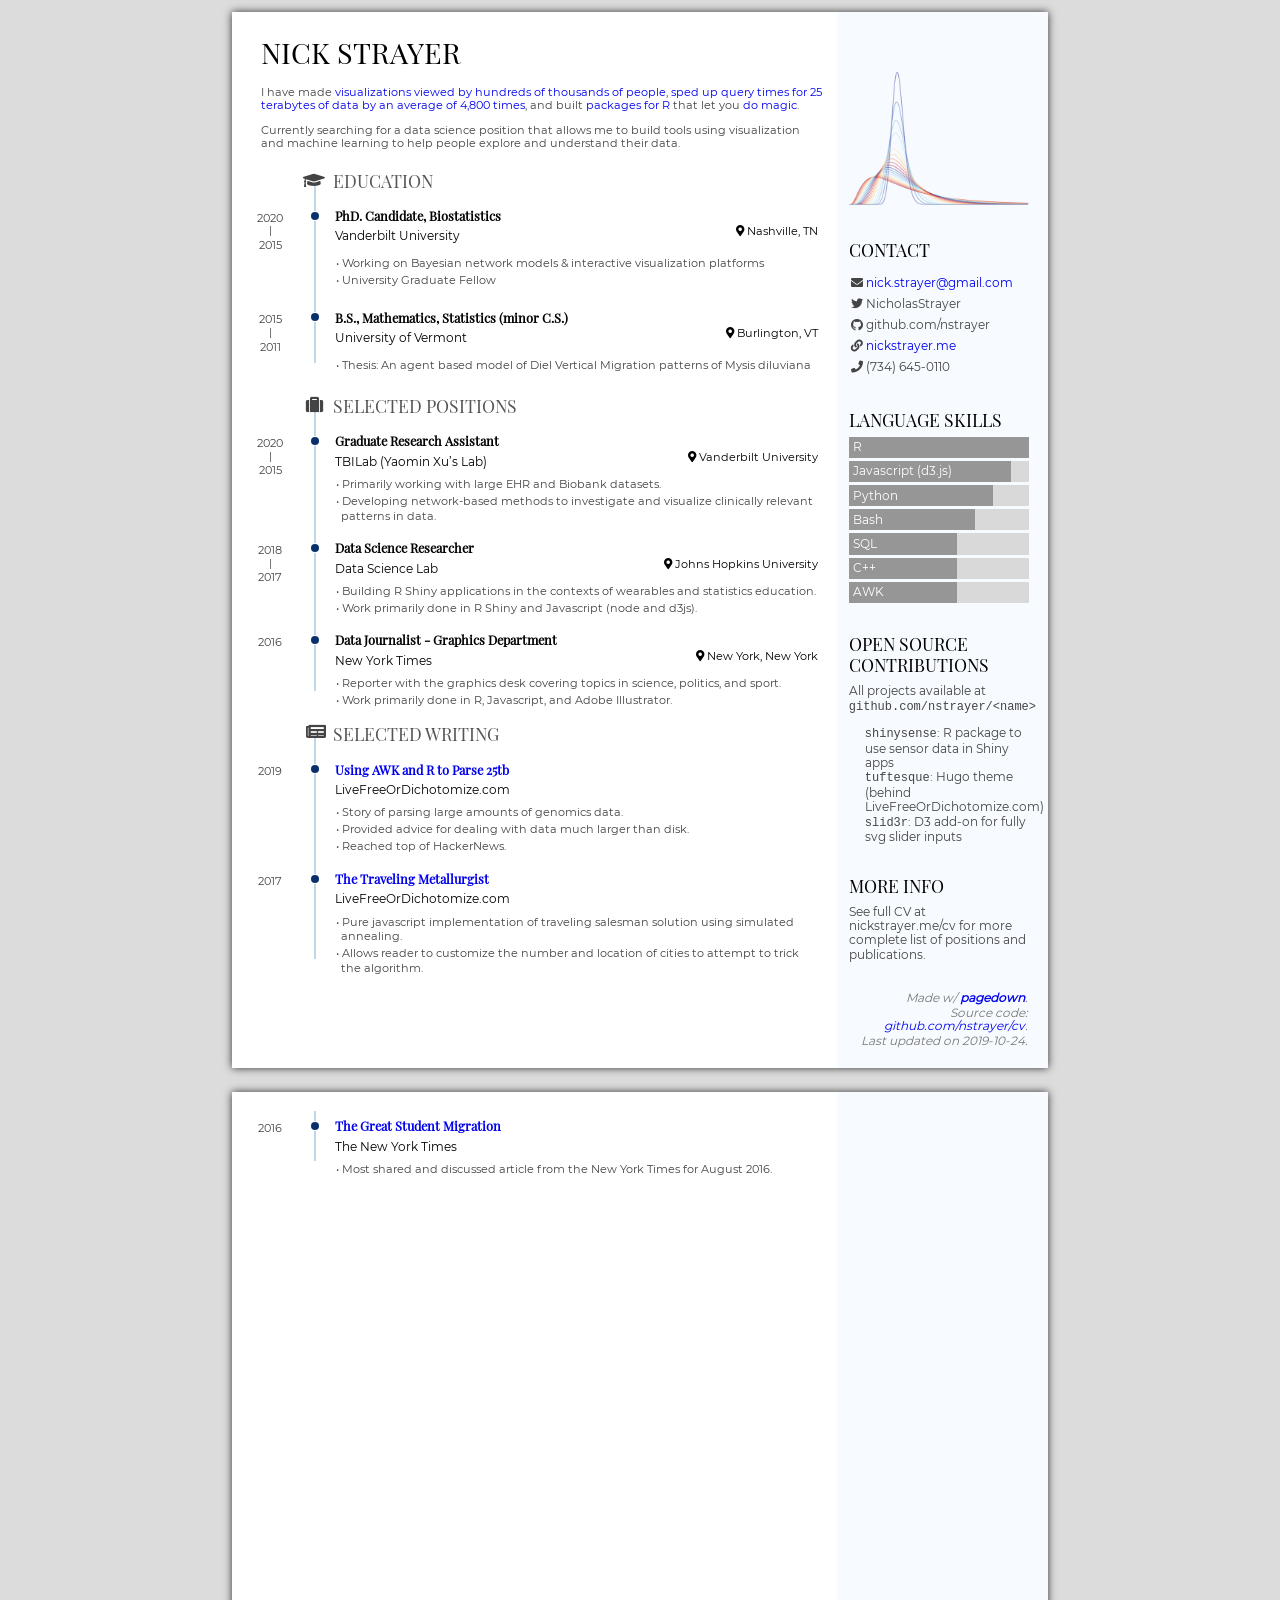
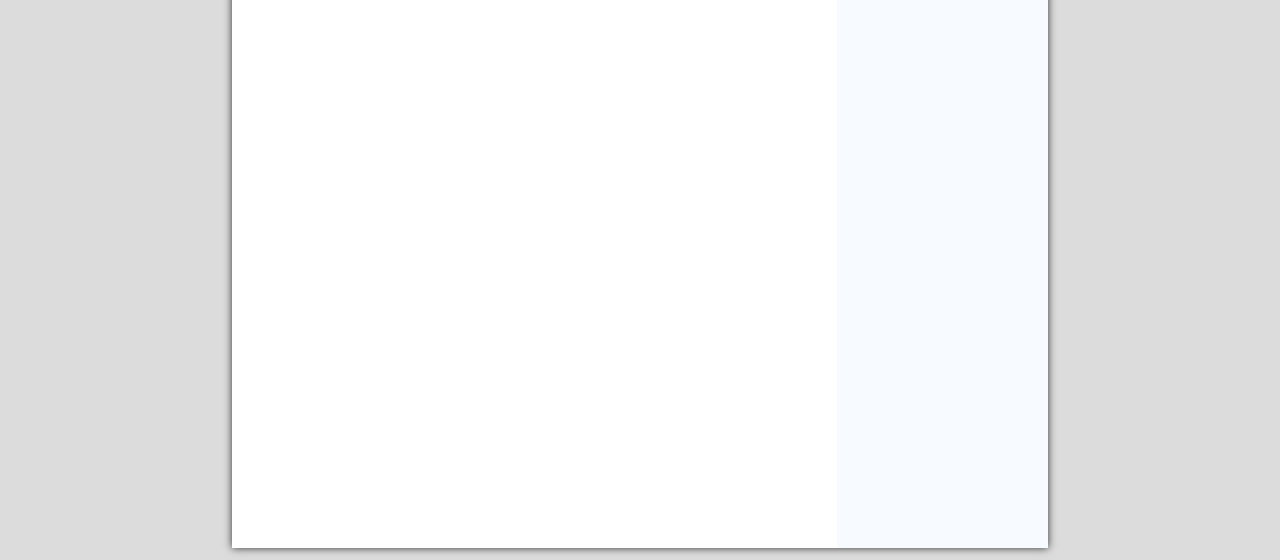
==== resume.html @ a5affadc "Initial commit" ====
<!DOCTYPE html>
<html xmlns="http://www.w3.org/1999/xhtml">
  <head>
    <meta charset="utf-8" />
    <meta http-equiv="Content-Type" content="text/html; charset=utf-8" />
    <meta name="generator" content="pandoc" />
    <meta name="viewport" content="width=device-width, initial-scale=1">

    <meta name="author" content="Nick Strayer" />
    <meta name="date" content="2019-10-24" />
    <title>Nick Strayer’s Resume&quot;</title>

        <style type="text/css">
.fa,.fab,.fal,.far,.fas{-moz-osx-font-smoothing:grayscale;-webkit-font-smoothing:antialiased;display:inline-block;font-style:normal;font-variant:normal;text-rendering:auto;line-height:1}.fa-lg{font-size:1.33333em;line-height:.75em;vertical-align:-.0667em}.fa-xs{font-size:.75em}.fa-sm{font-size:.875em}.fa-1x{font-size:1em}.fa-2x{font-size:2em}.fa-3x{font-size:3em}.fa-4x{font-size:4em}.fa-5x{font-size:5em}.fa-6x{font-size:6em}.fa-7x{font-size:7em}.fa-8x{font-size:8em}.fa-9x{font-size:9em}.fa-10x{font-size:10em}.fa-fw{text-align:center;width:1.25em}.fa-ul{list-style-type:none;margin-left:2.5em;padding-left:0}.fa-ul>li{position:relative}.fa-li{left:-2em;position:absolute;text-align:center;width:2em;line-height:inherit}.fa-border{border:.08em solid #eee;border-radius:.1em;padding:.2em .25em .15em}.fa-pull-left{float:left}.fa-pull-right{float:right}.fa.fa-pull-left,.fab.fa-pull-left,.fal.fa-pull-left,.far.fa-pull-left,.fas.fa-pull-left{margin-right:.3em}.fa.fa-pull-right,.fab.fa-pull-right,.fal.fa-pull-right,.far.fa-pull-right,.fas.fa-pull-right{margin-left:.3em}.fa-spin{animation:a 2s infinite linear}.fa-pulse{animation:a 1s infinite steps(8)}@keyframes a{0%{transform:rotate(0deg)}to{transform:rotate(1turn)}}.fa-rotate-90{-ms-filter:"progid:DXImageTransform.Microsoft.BasicImage(rotation=1)";transform:rotate(90deg)}.fa-rotate-180{-ms-filter:"progid:DXImageTransform.Microsoft.BasicImage(rotation=2)";transform:rotate(180deg)}.fa-rotate-270{-ms-filter:"progid:DXImageTransform.Microsoft.BasicImage(rotation=3)";transform:rotate(270deg)}.fa-flip-horizontal{-ms-filter:"progid:DXImageTransform.Microsoft.BasicImage(rotation=0, mirror=1)";transform:scaleX(-1)}.fa-flip-vertical{transform:scaleY(-1)}.fa-flip-horizontal.fa-flip-vertical,.fa-flip-vertical{-ms-filter:"progid:DXImageTransform.Microsoft.BasicImage(rotation=2, mirror=1)"}.fa-flip-horizontal.fa-flip-vertical{transform:scale(-1)}:root .fa-flip-horizontal,:root .fa-flip-vertical,:root .fa-rotate-90,:root .fa-rotate-180,:root .fa-rotate-270{-webkit-filter:none;filter:none}.fa-stack{display:inline-block;height:2em;line-height:2em;position:relative;vertical-align:middle;width:2em}.fa-stack-1x,.fa-stack-2x{left:0;position:absolute;text-align:center;width:100%}.fa-stack-1x{line-height:inherit}.fa-stack-2x{font-size:2em}.fa-inverse{color:#fff}.fa-500px:before{content:"\f26e"}.fa-accessible-icon:before{content:"\f368"}.fa-accusoft:before{content:"\f369"}.fa-address-book:before{content:"\f2b9"}.fa-address-card:before{content:"\f2bb"}.fa-adjust:before{content:"\f042"}.fa-adn:before{content:"\f170"}.fa-adversal:before{content:"\f36a"}.fa-affiliatetheme:before{content:"\f36b"}.fa-algolia:before{content:"\f36c"}.fa-align-center:before{content:"\f037"}.fa-align-justify:before{content:"\f039"}.fa-align-left:before{content:"\f036"}.fa-align-right:before{content:"\f038"}.fa-allergies:before{content:"\f461"}.fa-amazon:before{content:"\f270"}.fa-amazon-pay:before{content:"\f42c"}.fa-ambulance:before{content:"\f0f9"}.fa-american-sign-language-interpreting:before{content:"\f2a3"}.fa-amilia:before{content:"\f36d"}.fa-anchor:before{content:"\f13d"}.fa-android:before{content:"\f17b"}.fa-angellist:before{content:"\f209"}.fa-angle-double-down:before{content:"\f103"}.fa-angle-double-left:before{content:"\f100"}.fa-angle-double-right:before{content:"\f101"}.fa-angle-double-up:before{content:"\f102"}.fa-angle-down:before{content:"\f107"}.fa-angle-left:before{content:"\f104"}.fa-angle-right:before{content:"\f105"}.fa-angle-up:before{content:"\f106"}.fa-angry:before{content:"\f556"}.fa-angrycreative:before{content:"\f36e"}.fa-angular:before{content:"\f420"}.fa-app-store:before{content:"\f36f"}.fa-app-store-ios:before{content:"\f370"}.fa-apper:before{content:"\f371"}.fa-apple:before{content:"\f179"}.fa-apple-pay:before{content:"\f415"}.fa-archive:before{content:"\f187"}.fa-archway:before{content:"\f557"}.fa-arrow-alt-circle-down:before{content:"\f358"}.fa-arrow-alt-circle-left:before{content:"\f359"}.fa-arrow-alt-circle-right:before{content:"\f35a"}.fa-arrow-alt-circle-up:before{content:"\f35b"}.fa-arrow-circle-down:before{content:"\f0ab"}.fa-arrow-circle-left:before{content:"\f0a8"}.fa-arrow-circle-right:before{content:"\f0a9"}.fa-arrow-circle-up:before{content:"\f0aa"}.fa-arrow-down:before{content:"\f063"}.fa-arrow-left:before{content:"\f060"}.fa-arrow-right:before{content:"\f061"}.fa-arrow-up:before{content:"\f062"}.fa-arrows-alt:before{content:"\f0b2"}.fa-arrows-alt-h:before{content:"\f337"}.fa-arrows-alt-v:before{content:"\f338"}.fa-assistive-listening-systems:before{content:"\f2a2"}.fa-asterisk:before{content:"\f069"}.fa-asymmetrik:before{content:"\f372"}.fa-at:before{content:"\f1fa"}.fa-atlas:before{content:"\f558"}.fa-audible:before{content:"\f373"}.fa-audio-description:before{content:"\f29e"}.fa-autoprefixer:before{content:"\f41c"}.fa-avianex:before{content:"\f374"}.fa-aviato:before{content:"\f421"}.fa-award:before{content:"\f559"}.fa-aws:before{content:"\f375"}.fa-backspace:before{content:"\f55a"}.fa-backward:before{content:"\f04a"}.fa-balance-scale:before{content:"\f24e"}.fa-ban:before{content:"\f05e"}.fa-band-aid:before{content:"\f462"}.fa-bandcamp:before{content:"\f2d5"}.fa-barcode:before{content:"\f02a"}.fa-bars:before{content:"\f0c9"}.fa-baseball-ball:before{content:"\f433"}.fa-basketball-ball:before{content:"\f434"}.fa-bath:before{content:"\f2cd"}.fa-battery-empty:before{content:"\f244"}.fa-battery-full:before{content:"\f240"}.fa-battery-half:before{content:"\f242"}.fa-battery-quarter:before{content:"\f243"}.fa-battery-three-quarters:before{content:"\f241"}.fa-bed:before{content:"\f236"}.fa-beer:before{content:"\f0fc"}.fa-behance:before{content:"\f1b4"}.fa-behance-square:before{content:"\f1b5"}.fa-bell:before{content:"\f0f3"}.fa-bell-slash:before{content:"\f1f6"}.fa-bezier-curve:before{content:"\f55b"}.fa-bicycle:before{content:"\f206"}.fa-bimobject:before{content:"\f378"}.fa-binoculars:before{content:"\f1e5"}.fa-birthday-cake:before{content:"\f1fd"}.fa-bitbucket:before{content:"\f171"}.fa-bitcoin:before{content:"\f379"}.fa-bity:before{content:"\f37a"}.fa-black-tie:before{content:"\f27e"}.fa-blackberry:before{content:"\f37b"}.fa-blender:before{content:"\f517"}.fa-blind:before{content:"\f29d"}.fa-blogger:before{content:"\f37c"}.fa-blogger-b:before{content:"\f37d"}.fa-bluetooth:before{content:"\f293"}.fa-bluetooth-b:before{content:"\f294"}.fa-bold:before{content:"\f032"}.fa-bolt:before{content:"\f0e7"}.fa-bomb:before{content:"\f1e2"}.fa-bong:before{content:"\f55c"}.fa-book:before{content:"\f02d"}.fa-book-open:before{content:"\f518"}.fa-bookmark:before{content:"\f02e"}.fa-bowling-ball:before{content:"\f436"}.fa-box:before{content:"\f466"}.fa-box-open:before{content:"\f49e"}.fa-boxes:before{content:"\f468"}.fa-braille:before{content:"\f2a1"}.fa-briefcase:before{content:"\f0b1"}.fa-briefcase-medical:before{content:"\f469"}.fa-broadcast-tower:before{content:"\f519"}.fa-broom:before{content:"\f51a"}.fa-brush:before{content:"\f55d"}.fa-btc:before{content:"\f15a"}.fa-bug:before{content:"\f188"}.fa-building:before{content:"\f1ad"}.fa-bullhorn:before{content:"\f0a1"}.fa-bullseye:before{content:"\f140"}.fa-burn:before{content:"\f46a"}.fa-buromobelexperte:before{content:"\f37f"}.fa-bus:before{content:"\f207"}.fa-bus-alt:before{content:"\f55e"}.fa-buysellads:before{content:"\f20d"}.fa-calculator:before{content:"\f1ec"}.fa-calendar:before{content:"\f133"}.fa-calendar-alt:before{content:"\f073"}.fa-calendar-check:before{content:"\f274"}.fa-calendar-minus:before{content:"\f272"}.fa-calendar-plus:before{content:"\f271"}.fa-calendar-times:before{content:"\f273"}.fa-camera:before{content:"\f030"}.fa-camera-retro:before{content:"\f083"}.fa-cannabis:before{content:"\f55f"}.fa-capsules:before{content:"\f46b"}.fa-car:before{content:"\f1b9"}.fa-caret-down:before{content:"\f0d7"}.fa-caret-left:before{content:"\f0d9"}.fa-caret-right:before{content:"\f0da"}.fa-caret-square-down:before{content:"\f150"}.fa-caret-square-left:before{content:"\f191"}.fa-caret-square-right:before{content:"\f152"}.fa-caret-square-up:before{content:"\f151"}.fa-caret-up:before{content:"\f0d8"}.fa-cart-arrow-down:before{content:"\f218"}.fa-cart-plus:before{content:"\f217"}.fa-cc-amazon-pay:before{content:"\f42d"}.fa-cc-amex:before{content:"\f1f3"}.fa-cc-apple-pay:before{content:"\f416"}.fa-cc-diners-club:before{content:"\f24c"}.fa-cc-discover:before{content:"\f1f2"}.fa-cc-jcb:before{content:"\f24b"}.fa-cc-mastercard:before{content:"\f1f1"}.fa-cc-paypal:before{content:"\f1f4"}.fa-cc-stripe:before{content:"\f1f5"}.fa-cc-visa:before{content:"\f1f0"}.fa-centercode:before{content:"\f380"}.fa-certificate:before{content:"\f0a3"}.fa-chalkboard:before{content:"\f51b"}.fa-chalkboard-teacher:before{content:"\f51c"}.fa-chart-area:before{content:"\f1fe"}.fa-chart-bar:before{content:"\f080"}.fa-chart-line:before{content:"\f201"}.fa-chart-pie:before{content:"\f200"}.fa-check:before{content:"\f00c"}.fa-check-circle:before{content:"\f058"}.fa-check-double:before{content:"\f560"}.fa-check-square:before{content:"\f14a"}.fa-chess:before{content:"\f439"}.fa-chess-bishop:before{content:"\f43a"}.fa-chess-board:before{content:"\f43c"}.fa-chess-king:before{content:"\f43f"}.fa-chess-knight:before{content:"\f441"}.fa-chess-pawn:before{content:"\f443"}.fa-chess-queen:before{content:"\f445"}.fa-chess-rook:before{content:"\f447"}.fa-chevron-circle-down:before{content:"\f13a"}.fa-chevron-circle-left:before{content:"\f137"}.fa-chevron-circle-right:before{content:"\f138"}.fa-chevron-circle-up:before{content:"\f139"}.fa-chevron-down:before{content:"\f078"}.fa-chevron-left:before{content:"\f053"}.fa-chevron-right:before{content:"\f054"}.fa-chevron-up:before{content:"\f077"}.fa-child:before{content:"\f1ae"}.fa-chrome:before{content:"\f268"}.fa-church:before{content:"\f51d"}.fa-circle:before{content:"\f111"}.fa-circle-notch:before{content:"\f1ce"}.fa-clipboard:before{content:"\f328"}.fa-clipboard-check:before{content:"\f46c"}.fa-clipboard-list:before{content:"\f46d"}.fa-clock:before{content:"\f017"}.fa-clone:before{content:"\f24d"}.fa-closed-captioning:before{content:"\f20a"}.fa-cloud:before{content:"\f0c2"}.fa-cloud-download-alt:before{content:"\f381"}.fa-cloud-upload-alt:before{content:"\f382"}.fa-cloudscale:before{content:"\f383"}.fa-cloudsmith:before{content:"\f384"}.fa-cloudversify:before{content:"\f385"}.fa-cocktail:before{content:"\f561"}.fa-code:before{content:"\f121"}.fa-code-branch:before{content:"\f126"}.fa-codepen:before{content:"\f1cb"}.fa-codiepie:before{content:"\f284"}.fa-coffee:before{content:"\f0f4"}.fa-cog:before{content:"\f013"}.fa-cogs:before{content:"\f085"}.fa-coins:before{content:"\f51e"}.fa-columns:before{content:"\f0db"}.fa-comment:before{content:"\f075"}.fa-comment-alt:before{content:"\f27a"}.fa-comment-dots:before{content:"\f4ad"}.fa-comment-slash:before{content:"\f4b3"}.fa-comments:before{content:"\f086"}.fa-compact-disc:before{content:"\f51f"}.fa-compass:before{content:"\f14e"}.fa-compress:before{content:"\f066"}.fa-concierge-bell:before{content:"\f562"}.fa-connectdevelop:before{content:"\f20e"}.fa-contao:before{content:"\f26d"}.fa-cookie:before{content:"\f563"}.fa-cookie-bite:before{content:"\f564"}.fa-copy:before{content:"\f0c5"}.fa-copyright:before{content:"\f1f9"}.fa-couch:before{content:"\f4b8"}.fa-cpanel:before{content:"\f388"}.fa-creative-commons:before{content:"\f25e"}.fa-creative-commons-by:before{content:"\f4e7"}.fa-creative-commons-nc:before{content:"\f4e8"}.fa-creative-commons-nc-eu:before{content:"\f4e9"}.fa-creative-commons-nc-jp:before{content:"\f4ea"}.fa-creative-commons-nd:before{content:"\f4eb"}.fa-creative-commons-pd:before{content:"\f4ec"}.fa-creative-commons-pd-alt:before{content:"\f4ed"}.fa-creative-commons-remix:before{content:"\f4ee"}.fa-creative-commons-sa:before{content:"\f4ef"}.fa-creative-commons-sampling:before{content:"\f4f0"}.fa-creative-commons-sampling-plus:before{content:"\f4f1"}.fa-creative-commons-share:before{content:"\f4f2"}.fa-credit-card:before{content:"\f09d"}.fa-crop:before{content:"\f125"}.fa-crop-alt:before{content:"\f565"}.fa-crosshairs:before{content:"\f05b"}.fa-crow:before{content:"\f520"}.fa-crown:before{content:"\f521"}.fa-css3:before{content:"\f13c"}.fa-css3-alt:before{content:"\f38b"}.fa-cube:before{content:"\f1b2"}.fa-cubes:before{content:"\f1b3"}.fa-cut:before{content:"\f0c4"}.fa-cuttlefish:before{content:"\f38c"}.fa-d-and-d:before{content:"\f38d"}.fa-dashcube:before{content:"\f210"}.fa-database:before{content:"\f1c0"}.fa-deaf:before{content:"\f2a4"}.fa-delicious:before{content:"\f1a5"}.fa-deploydog:before{content:"\f38e"}.fa-deskpro:before{content:"\f38f"}.fa-desktop:before{content:"\f108"}.fa-deviantart:before{content:"\f1bd"}.fa-diagnoses:before{content:"\f470"}.fa-dice:before{content:"\f522"}.fa-dice-five:before{content:"\f523"}.fa-dice-four:before{content:"\f524"}.fa-dice-one:before{content:"\f525"}.fa-dice-six:before{content:"\f526"}.fa-dice-three:before{content:"\f527"}.fa-dice-two:before{content:"\f528"}.fa-digg:before{content:"\f1a6"}.fa-digital-ocean:before{content:"\f391"}.fa-digital-tachograph:before{content:"\f566"}.fa-discord:before{content:"\f392"}.fa-discourse:before{content:"\f393"}.fa-divide:before{content:"\f529"}.fa-dizzy:before{content:"\f567"}.fa-dna:before{content:"\f471"}.fa-dochub:before{content:"\f394"}.fa-docker:before{content:"\f395"}.fa-dollar-sign:before{content:"\f155"}.fa-dolly:before{content:"\f472"}.fa-dolly-flatbed:before{content:"\f474"}.fa-donate:before{content:"\f4b9"}.fa-door-closed:before{content:"\f52a"}.fa-door-open:before{content:"\f52b"}.fa-dot-circle:before{content:"\f192"}.fa-dove:before{content:"\f4ba"}.fa-download:before{content:"\f019"}.fa-draft2digital:before{content:"\f396"}.fa-drafting-compass:before{content:"\f568"}.fa-dribbble:before{content:"\f17d"}.fa-dribbble-square:before{content:"\f397"}.fa-dropbox:before{content:"\f16b"}.fa-drum:before{content:"\f569"}.fa-drum-steelpan:before{content:"\f56a"}.fa-drupal:before{content:"\f1a9"}.fa-dumbbell:before{content:"\f44b"}.fa-dyalog:before{content:"\f399"}.fa-earlybirds:before{content:"\f39a"}.fa-ebay:before{content:"\f4f4"}.fa-edge:before{content:"\f282"}.fa-edit:before{content:"\f044"}.fa-eject:before{content:"\f052"}.fa-elementor:before{content:"\f430"}.fa-ellipsis-h:before{content:"\f141"}.fa-ellipsis-v:before{content:"\f142"}.fa-ember:before{content:"\f423"}.fa-empire:before{content:"\f1d1"}.fa-envelope:before{content:"\f0e0"}.fa-envelope-open:before{content:"\f2b6"}.fa-envelope-square:before{content:"\f199"}.fa-envira:before{content:"\f299"}.fa-equals:before{content:"\f52c"}.fa-eraser:before{content:"\f12d"}.fa-erlang:before{content:"\f39d"}.fa-ethereum:before{content:"\f42e"}.fa-etsy:before{content:"\f2d7"}.fa-euro-sign:before{content:"\f153"}.fa-exchange-alt:before{content:"\f362"}.fa-exclamation:before{content:"\f12a"}.fa-exclamation-circle:before{content:"\f06a"}.fa-exclamation-triangle:before{content:"\f071"}.fa-expand:before{content:"\f065"}.fa-expand-arrows-alt:before{content:"\f31e"}.fa-expeditedssl:before{content:"\f23e"}.fa-external-link-alt:before{content:"\f35d"}.fa-external-link-square-alt:before{content:"\f360"}.fa-eye:before{content:"\f06e"}.fa-eye-dropper:before{content:"\f1fb"}.fa-eye-slash:before{content:"\f070"}.fa-facebook:before{content:"\f09a"}.fa-facebook-f:before{content:"\f39e"}.fa-facebook-messenger:before{content:"\f39f"}.fa-facebook-square:before{content:"\f082"}.fa-fast-backward:before{content:"\f049"}.fa-fast-forward:before{content:"\f050"}.fa-fax:before{content:"\f1ac"}.fa-feather:before{content:"\f52d"}.fa-feather-alt:before{content:"\f56b"}.fa-female:before{content:"\f182"}.fa-fighter-jet:before{content:"\f0fb"}.fa-file:before{content:"\f15b"}.fa-file-alt:before{content:"\f15c"}.fa-file-archive:before{content:"\f1c6"}.fa-file-audio:before{content:"\f1c7"}.fa-file-code:before{content:"\f1c9"}.fa-file-contract:before{content:"\f56c"}.fa-file-download:before{content:"\f56d"}.fa-file-excel:before{content:"\f1c3"}.fa-file-export:before{content:"\f56e"}.fa-file-image:before{content:"\f1c5"}.fa-file-import:before{content:"\f56f"}.fa-file-invoice:before{content:"\f570"}.fa-file-invoice-dollar:before{content:"\f571"}.fa-file-medical:before{content:"\f477"}.fa-file-medical-alt:before{content:"\f478"}.fa-file-pdf:before{content:"\f1c1"}.fa-file-powerpoint:before{content:"\f1c4"}.fa-file-prescription:before{content:"\f572"}.fa-file-signature:before{content:"\f573"}.fa-file-upload:before{content:"\f574"}.fa-file-video:before{content:"\f1c8"}.fa-file-word:before{content:"\f1c2"}.fa-fill:before{content:"\f575"}.fa-fill-drip:before{content:"\f576"}.fa-film:before{content:"\f008"}.fa-filter:before{content:"\f0b0"}.fa-fingerprint:before{content:"\f577"}.fa-fire:before{content:"\f06d"}.fa-fire-extinguisher:before{content:"\f134"}.fa-firefox:before{content:"\f269"}.fa-first-aid:before{content:"\f479"}.fa-first-order:before{content:"\f2b0"}.fa-first-order-alt:before{content:"\f50a"}.fa-firstdraft:before{content:"\f3a1"}.fa-fish:before{content:"\f578"}.fa-flag:before{content:"\f024"}.fa-flag-checkered:before{content:"\f11e"}.fa-flask:before{content:"\f0c3"}.fa-flickr:before{content:"\f16e"}.fa-flipboard:before{content:"\f44d"}.fa-flushed:before{content:"\f579"}.fa-fly:before{content:"\f417"}.fa-folder:before{content:"\f07b"}.fa-folder-open:before{content:"\f07c"}.fa-font:before{content:"\f031"}.fa-font-awesome:before{content:"\f2b4"}.fa-font-awesome-alt:before{content:"\f35c"}.fa-font-awesome-flag:before{content:"\f425"}.fa-font-awesome-logo-full:before{content:"\f4e6"}.fa-fonticons:before{content:"\f280"}.fa-fonticons-fi:before{content:"\f3a2"}.fa-football-ball:before{content:"\f44e"}.fa-fort-awesome:before{content:"\f286"}.fa-fort-awesome-alt:before{content:"\f3a3"}.fa-forumbee:before{content:"\f211"}.fa-forward:before{content:"\f04e"}.fa-foursquare:before{content:"\f180"}.fa-free-code-camp:before{content:"\f2c5"}.fa-freebsd:before{content:"\f3a4"}.fa-frog:before{content:"\f52e"}.fa-frown:before{content:"\f119"}.fa-frown-open:before{content:"\f57a"}.fa-fulcrum:before{content:"\f50b"}.fa-futbol:before{content:"\f1e3"}.fa-galactic-republic:before{content:"\f50c"}.fa-galactic-senate:before{content:"\f50d"}.fa-gamepad:before{content:"\f11b"}.fa-gas-pump:before{content:"\f52f"}.fa-gavel:before{content:"\f0e3"}.fa-gem:before{content:"\f3a5"}.fa-genderless:before{content:"\f22d"}.fa-get-pocket:before{content:"\f265"}.fa-gg:before{content:"\f260"}.fa-gg-circle:before{content:"\f261"}.fa-gift:before{content:"\f06b"}.fa-git:before{content:"\f1d3"}.fa-git-square:before{content:"\f1d2"}.fa-github:before{content:"\f09b"}.fa-github-alt:before{content:"\f113"}.fa-github-square:before{content:"\f092"}.fa-gitkraken:before{content:"\f3a6"}.fa-gitlab:before{content:"\f296"}.fa-gitter:before{content:"\f426"}.fa-glass-martini:before{content:"\f000"}.fa-glass-martini-alt:before{content:"\f57b"}.fa-glasses:before{content:"\f530"}.fa-glide:before{content:"\f2a5"}.fa-glide-g:before{content:"\f2a6"}.fa-globe:before{content:"\f0ac"}.fa-globe-africa:before{content:"\f57c"}.fa-globe-americas:before{content:"\f57d"}.fa-globe-asia:before{content:"\f57e"}.fa-gofore:before{content:"\f3a7"}.fa-golf-ball:before{content:"\f450"}.fa-goodreads:before{content:"\f3a8"}.fa-goodreads-g:before{content:"\f3a9"}.fa-google:before{content:"\f1a0"}.fa-google-drive:before{content:"\f3aa"}.fa-google-play:before{content:"\f3ab"}.fa-google-plus:before{content:"\f2b3"}.fa-google-plus-g:before{content:"\f0d5"}.fa-google-plus-square:before{content:"\f0d4"}.fa-google-wallet:before{content:"\f1ee"}.fa-graduation-cap:before{content:"\f19d"}.fa-gratipay:before{content:"\f184"}.fa-grav:before{content:"\f2d6"}.fa-greater-than:before{content:"\f531"}.fa-greater-than-equal:before{content:"\f532"}.fa-grimace:before{content:"\f57f"}.fa-grin:before{content:"\f580"}.fa-grin-alt:before{content:"\f581"}.fa-grin-beam:before{content:"\f582"}.fa-grin-beam-sweat:before{content:"\f583"}.fa-grin-hearts:before{content:"\f584"}.fa-grin-squint:before{content:"\f585"}.fa-grin-squint-tears:before{content:"\f586"}.fa-grin-stars:before{content:"\f587"}.fa-grin-tears:before{content:"\f588"}.fa-grin-tongue:before{content:"\f589"}.fa-grin-tongue-squint:before{content:"\f58a"}.fa-grin-tongue-wink:before{content:"\f58b"}.fa-grin-wink:before{content:"\f58c"}.fa-grip-horizontal:before{content:"\f58d"}.fa-grip-vertical:before{content:"\f58e"}.fa-gripfire:before{content:"\f3ac"}.fa-grunt:before{content:"\f3ad"}.fa-gulp:before{content:"\f3ae"}.fa-h-square:before{content:"\f0fd"}.fa-hacker-news:before{content:"\f1d4"}.fa-hacker-news-square:before{content:"\f3af"}.fa-hand-holding:before{content:"\f4bd"}.fa-hand-holding-heart:before{content:"\f4be"}.fa-hand-holding-usd:before{content:"\f4c0"}.fa-hand-lizard:before{content:"\f258"}.fa-hand-paper:before{content:"\f256"}.fa-hand-peace:before{content:"\f25b"}.fa-hand-point-down:before{content:"\f0a7"}.fa-hand-point-left:before{content:"\f0a5"}.fa-hand-point-right:before{content:"\f0a4"}.fa-hand-point-up:before{content:"\f0a6"}.fa-hand-pointer:before{content:"\f25a"}.fa-hand-rock:before{content:"\f255"}.fa-hand-scissors:before{content:"\f257"}.fa-hand-spock:before{content:"\f259"}.fa-hands:before{content:"\f4c2"}.fa-hands-helping:before{content:"\f4c4"}.fa-handshake:before{content:"\f2b5"}.fa-hashtag:before{content:"\f292"}.fa-hdd:before{content:"\f0a0"}.fa-heading:before{content:"\f1dc"}.fa-headphones:before{content:"\f025"}.fa-headphones-alt:before{content:"\f58f"}.fa-headset:before{content:"\f590"}.fa-heart:before{content:"\f004"}.fa-heartbeat:before{content:"\f21e"}.fa-helicopter:before{content:"\f533"}.fa-highlighter:before{content:"\f591"}.fa-hips:before{content:"\f452"}.fa-hire-a-helper:before{content:"\f3b0"}.fa-history:before{content:"\f1da"}.fa-hockey-puck:before{content:"\f453"}.fa-home:before{content:"\f015"}.fa-hooli:before{content:"\f427"}.fa-hornbill:before{content:"\f592"}.fa-hospital:before{content:"\f0f8"}.fa-hospital-alt:before{content:"\f47d"}.fa-hospital-symbol:before{content:"\f47e"}.fa-hot-tub:before{content:"\f593"}.fa-hotel:before{content:"\f594"}.fa-hotjar:before{content:"\f3b1"}.fa-hourglass:before{content:"\f254"}.fa-hourglass-end:before{content:"\f253"}.fa-hourglass-half:before{content:"\f252"}.fa-hourglass-start:before{content:"\f251"}.fa-houzz:before{content:"\f27c"}.fa-html5:before{content:"\f13b"}.fa-hubspot:before{content:"\f3b2"}.fa-i-cursor:before{content:"\f246"}.fa-id-badge:before{content:"\f2c1"}.fa-id-card:before{content:"\f2c2"}.fa-id-card-alt:before{content:"\f47f"}.fa-image:before{content:"\f03e"}.fa-images:before{content:"\f302"}.fa-imdb:before{content:"\f2d8"}.fa-inbox:before{content:"\f01c"}.fa-indent:before{content:"\f03c"}.fa-industry:before{content:"\f275"}.fa-infinity:before{content:"\f534"}.fa-info:before{content:"\f129"}.fa-info-circle:before{content:"\f05a"}.fa-instagram:before{content:"\f16d"}.fa-internet-explorer:before{content:"\f26b"}.fa-ioxhost:before{content:"\f208"}.fa-italic:before{content:"\f033"}.fa-itunes:before{content:"\f3b4"}.fa-itunes-note:before{content:"\f3b5"}.fa-java:before{content:"\f4e4"}.fa-jedi-order:before{content:"\f50e"}.fa-jenkins:before{content:"\f3b6"}.fa-joget:before{content:"\f3b7"}.fa-joint:before{content:"\f595"}.fa-joomla:before{content:"\f1aa"}.fa-js:before{content:"\f3b8"}.fa-js-square:before{content:"\f3b9"}.fa-jsfiddle:before{content:"\f1cc"}.fa-key:before{content:"\f084"}.fa-keybase:before{content:"\f4f5"}.fa-keyboard:before{content:"\f11c"}.fa-keycdn:before{content:"\f3ba"}.fa-kickstarter:before{content:"\f3bb"}.fa-kickstarter-k:before{content:"\f3bc"}.fa-kiss:before{content:"\f596"}.fa-kiss-beam:before{content:"\f597"}.fa-kiss-wink-heart:before{content:"\f598"}.fa-kiwi-bird:before{content:"\f535"}.fa-korvue:before{content:"\f42f"}.fa-language:before{content:"\f1ab"}.fa-laptop:before{content:"\f109"}.fa-laravel:before{content:"\f3bd"}.fa-lastfm:before{content:"\f202"}.fa-lastfm-square:before{content:"\f203"}.fa-laugh:before{content:"\f599"}.fa-laugh-beam:before{content:"\f59a"}.fa-laugh-squint:before{content:"\f59b"}.fa-laugh-wink:before{content:"\f59c"}.fa-leaf:before{content:"\f06c"}.fa-leanpub:before{content:"\f212"}.fa-lemon:before{content:"\f094"}.fa-less:before{content:"\f41d"}.fa-less-than:before{content:"\f536"}.fa-less-than-equal:before{content:"\f537"}.fa-level-down-alt:before{content:"\f3be"}.fa-level-up-alt:before{content:"\f3bf"}.fa-life-ring:before{content:"\f1cd"}.fa-lightbulb:before{content:"\f0eb"}.fa-line:before{content:"\f3c0"}.fa-link:before{content:"\f0c1"}.fa-linkedin:before{content:"\f08c"}.fa-linkedin-in:before{content:"\f0e1"}.fa-linode:before{content:"\f2b8"}.fa-linux:before{content:"\f17c"}.fa-lira-sign:before{content:"\f195"}.fa-list:before{content:"\f03a"}.fa-list-alt:before{content:"\f022"}.fa-list-ol:before{content:"\f0cb"}.fa-list-ul:before{content:"\f0ca"}.fa-location-arrow:before{content:"\f124"}.fa-lock:before{content:"\f023"}.fa-lock-open:before{content:"\f3c1"}.fa-long-arrow-alt-down:before{content:"\f309"}.fa-long-arrow-alt-left:before{content:"\f30a"}.fa-long-arrow-alt-right:before{content:"\f30b"}.fa-long-arrow-alt-up:before{content:"\f30c"}.fa-low-vision:before{content:"\f2a8"}.fa-luggage-cart:before{content:"\f59d"}.fa-lyft:before{content:"\f3c3"}.fa-magento:before{content:"\f3c4"}.fa-magic:before{content:"\f0d0"}.fa-magnet:before{content:"\f076"}.fa-mailchimp:before{content:"\f59e"}.fa-male:before{content:"\f183"}.fa-mandalorian:before{content:"\f50f"}.fa-map:before{content:"\f279"}.fa-map-marked:before{content:"\f59f"}.fa-map-marked-alt:before{content:"\f5a0"}.fa-map-marker:before{content:"\f041"}.fa-map-marker-alt:before{content:"\f3c5"}.fa-map-pin:before{content:"\f276"}.fa-map-signs:before{content:"\f277"}.fa-marker:before{content:"\f5a1"}.fa-mars:before{content:"\f222"}.fa-mars-double:before{content:"\f227"}.fa-mars-stroke:before{content:"\f229"}.fa-mars-stroke-h:before{content:"\f22b"}.fa-mars-stroke-v:before{content:"\f22a"}.fa-mastodon:before{content:"\f4f6"}.fa-maxcdn:before{content:"\f136"}.fa-medal:before{content:"\f5a2"}.fa-medapps:before{content:"\f3c6"}.fa-medium:before{content:"\f23a"}.fa-medium-m:before{content:"\f3c7"}.fa-medkit:before{content:"\f0fa"}.fa-medrt:before{content:"\f3c8"}.fa-meetup:before{content:"\f2e0"}.fa-megaport:before{content:"\f5a3"}.fa-meh:before{content:"\f11a"}.fa-meh-blank:before{content:"\f5a4"}.fa-meh-rolling-eyes:before{content:"\f5a5"}.fa-memory:before{content:"\f538"}.fa-mercury:before{content:"\f223"}.fa-microchip:before{content:"\f2db"}.fa-microphone:before{content:"\f130"}.fa-microphone-alt:before{content:"\f3c9"}.fa-microphone-alt-slash:before{content:"\f539"}.fa-microphone-slash:before{content:"\f131"}.fa-microsoft:before{content:"\f3ca"}.fa-minus:before{content:"\f068"}.fa-minus-circle:before{content:"\f056"}.fa-minus-square:before{content:"\f146"}.fa-mix:before{content:"\f3cb"}.fa-mixcloud:before{content:"\f289"}.fa-mizuni:before{content:"\f3cc"}.fa-mobile:before{content:"\f10b"}.fa-mobile-alt:before{content:"\f3cd"}.fa-modx:before{content:"\f285"}.fa-monero:before{content:"\f3d0"}.fa-money-bill:before{content:"\f0d6"}.fa-money-bill-alt:before{content:"\f3d1"}.fa-money-bill-wave:before{content:"\f53a"}.fa-money-bill-wave-alt:before{content:"\f53b"}.fa-money-check:before{content:"\f53c"}.fa-money-check-alt:before{content:"\f53d"}.fa-monument:before{content:"\f5a6"}.fa-moon:before{content:"\f186"}.fa-mortar-pestle:before{content:"\f5a7"}.fa-motorcycle:before{content:"\f21c"}.fa-mouse-pointer:before{content:"\f245"}.fa-music:before{content:"\f001"}.fa-napster:before{content:"\f3d2"}.fa-neuter:before{content:"\f22c"}.fa-newspaper:before{content:"\f1ea"}.fa-nimblr:before{content:"\f5a8"}.fa-nintendo-switch:before{content:"\f418"}.fa-node:before{content:"\f419"}.fa-node-js:before{content:"\f3d3"}.fa-not-equal:before{content:"\f53e"}.fa-notes-medical:before{content:"\f481"}.fa-npm:before{content:"\f3d4"}.fa-ns8:before{content:"\f3d5"}.fa-nutritionix:before{content:"\f3d6"}.fa-object-group:before{content:"\f247"}.fa-object-ungroup:before{content:"\f248"}.fa-odnoklassniki:before{content:"\f263"}.fa-odnoklassniki-square:before{content:"\f264"}.fa-old-republic:before{content:"\f510"}.fa-opencart:before{content:"\f23d"}.fa-openid:before{content:"\f19b"}.fa-opera:before{content:"\f26a"}.fa-optin-monster:before{content:"\f23c"}.fa-osi:before{content:"\f41a"}.fa-outdent:before{content:"\f03b"}.fa-page4:before{content:"\f3d7"}.fa-pagelines:before{content:"\f18c"}.fa-paint-brush:before{content:"\f1fc"}.fa-paint-roller:before{content:"\f5aa"}.fa-palette:before{content:"\f53f"}.fa-palfed:before{content:"\f3d8"}.fa-pallet:before{content:"\f482"}.fa-paper-plane:before{content:"\f1d8"}.fa-paperclip:before{content:"\f0c6"}.fa-parachute-box:before{content:"\f4cd"}.fa-paragraph:before{content:"\f1dd"}.fa-parking:before{content:"\f540"}.fa-passport:before{content:"\f5ab"}.fa-paste:before{content:"\f0ea"}.fa-patreon:before{content:"\f3d9"}.fa-pause:before{content:"\f04c"}.fa-pause-circle:before{content:"\f28b"}.fa-paw:before{content:"\f1b0"}.fa-paypal:before{content:"\f1ed"}.fa-pen:before{content:"\f304"}.fa-pen-alt:before{content:"\f305"}.fa-pen-fancy:before{content:"\f5ac"}.fa-pen-nib:before{content:"\f5ad"}.fa-pen-square:before{content:"\f14b"}.fa-pencil-alt:before{content:"\f303"}.fa-pencil-ruler:before{content:"\f5ae"}.fa-people-carry:before{content:"\f4ce"}.fa-percent:before{content:"\f295"}.fa-percentage:before{content:"\f541"}.fa-periscope:before{content:"\f3da"}.fa-phabricator:before{content:"\f3db"}.fa-phoenix-framework:before{content:"\f3dc"}.fa-phoenix-squadron:before{content:"\f511"}.fa-phone:before{content:"\f095"}.fa-phone-slash:before{content:"\f3dd"}.fa-phone-square:before{content:"\f098"}.fa-phone-volume:before{content:"\f2a0"}.fa-php:before{content:"\f457"}.fa-pied-piper:before{content:"\f2ae"}.fa-pied-piper-alt:before{content:"\f1a8"}.fa-pied-piper-hat:before{content:"\f4e5"}.fa-pied-piper-pp:before{content:"\f1a7"}.fa-piggy-bank:before{content:"\f4d3"}.fa-pills:before{content:"\f484"}.fa-pinterest:before{content:"\f0d2"}.fa-pinterest-p:before{content:"\f231"}.fa-pinterest-square:before{content:"\f0d3"}.fa-plane:before{content:"\f072"}.fa-plane-arrival:before{content:"\f5af"}.fa-plane-departure:before{content:"\f5b0"}.fa-play:before{content:"\f04b"}.fa-play-circle:before{content:"\f144"}.fa-playstation:before{content:"\f3df"}.fa-plug:before{content:"\f1e6"}.fa-plus:before{content:"\f067"}.fa-plus-circle:before{content:"\f055"}.fa-plus-square:before{content:"\f0fe"}.fa-podcast:before{content:"\f2ce"}.fa-poo:before{content:"\f2fe"}.fa-portrait:before{content:"\f3e0"}.fa-pound-sign:before{content:"\f154"}.fa-power-off:before{content:"\f011"}.fa-prescription:before{content:"\f5b1"}.fa-prescription-bottle:before{content:"\f485"}.fa-prescription-bottle-alt:before{content:"\f486"}.fa-print:before{content:"\f02f"}.fa-procedures:before{content:"\f487"}.fa-product-hunt:before{content:"\f288"}.fa-project-diagram:before{content:"\f542"}.fa-pushed:before{content:"\f3e1"}.fa-puzzle-piece:before{content:"\f12e"}.fa-python:before{content:"\f3e2"}.fa-qq:before{content:"\f1d6"}.fa-qrcode:before{content:"\f029"}.fa-question:before{content:"\f128"}.fa-question-circle:before{content:"\f059"}.fa-quidditch:before{content:"\f458"}.fa-quinscape:before{content:"\f459"}.fa-quora:before{content:"\f2c4"}.fa-quote-left:before{content:"\f10d"}.fa-quote-right:before{content:"\f10e"}.fa-r-project:before{content:"\f4f7"}.fa-random:before{content:"\f074"}.fa-ravelry:before{content:"\f2d9"}.fa-react:before{content:"\f41b"}.fa-readme:before{content:"\f4d5"}.fa-rebel:before{content:"\f1d0"}.fa-receipt:before{content:"\f543"}.fa-recycle:before{content:"\f1b8"}.fa-red-river:before{content:"\f3e3"}.fa-reddit:before{content:"\f1a1"}.fa-reddit-alien:before{content:"\f281"}.fa-reddit-square:before{content:"\f1a2"}.fa-redo:before{content:"\f01e"}.fa-redo-alt:before{content:"\f2f9"}.fa-registered:before{content:"\f25d"}.fa-rendact:before{content:"\f3e4"}.fa-renren:before{content:"\f18b"}.fa-reply:before{content:"\f3e5"}.fa-reply-all:before{content:"\f122"}.fa-replyd:before{content:"\f3e6"}.fa-researchgate:before{content:"\f4f8"}.fa-resolving:before{content:"\f3e7"}.fa-retweet:before{content:"\f079"}.fa-ribbon:before{content:"\f4d6"}.fa-road:before{content:"\f018"}.fa-robot:before{content:"\f544"}.fa-rocket:before{content:"\f135"}.fa-rocketchat:before{content:"\f3e8"}.fa-rockrms:before{content:"\f3e9"}.fa-rss:before{content:"\f09e"}.fa-rss-square:before{content:"\f143"}.fa-ruble-sign:before{content:"\f158"}.fa-ruler:before{content:"\f545"}.fa-ruler-combined:before{content:"\f546"}.fa-ruler-horizontal:before{content:"\f547"}.fa-ruler-vertical:before{content:"\f548"}.fa-rupee-sign:before{content:"\f156"}.fa-sad-cry:before{content:"\f5b3"}.fa-sad-tear:before{content:"\f5b4"}.fa-safari:before{content:"\f267"}.fa-sass:before{content:"\f41e"}.fa-save:before{content:"\f0c7"}.fa-schlix:before{content:"\f3ea"}.fa-school:before{content:"\f549"}.fa-screwdriver:before{content:"\f54a"}.fa-scribd:before{content:"\f28a"}.fa-search:before{content:"\f002"}.fa-search-minus:before{content:"\f010"}.fa-search-plus:before{content:"\f00e"}.fa-searchengin:before{content:"\f3eb"}.fa-seedling:before{content:"\f4d8"}.fa-sellcast:before{content:"\f2da"}.fa-sellsy:before{content:"\f213"}.fa-server:before{content:"\f233"}.fa-servicestack:before{content:"\f3ec"}.fa-share:before{content:"\f064"}.fa-share-alt:before{content:"\f1e0"}.fa-share-alt-square:before{content:"\f1e1"}.fa-share-square:before{content:"\f14d"}.fa-shekel-sign:before{content:"\f20b"}.fa-shield-alt:before{content:"\f3ed"}.fa-ship:before{content:"\f21a"}.fa-shipping-fast:before{content:"\f48b"}.fa-shirtsinbulk:before{content:"\f214"}.fa-shoe-prints:before{content:"\f54b"}.fa-shopping-bag:before{content:"\f290"}.fa-shopping-basket:before{content:"\f291"}.fa-shopping-cart:before{content:"\f07a"}.fa-shopware:before{content:"\f5b5"}.fa-shower:before{content:"\f2cc"}.fa-shuttle-van:before{content:"\f5b6"}.fa-sign:before{content:"\f4d9"}.fa-sign-in-alt:before{content:"\f2f6"}.fa-sign-language:before{content:"\f2a7"}.fa-sign-out-alt:before{content:"\f2f5"}.fa-signal:before{content:"\f012"}.fa-signature:before{content:"\f5b7"}.fa-simplybuilt:before{content:"\f215"}.fa-sistrix:before{content:"\f3ee"}.fa-sitemap:before{content:"\f0e8"}.fa-sith:before{content:"\f512"}.fa-skull:before{content:"\f54c"}.fa-skyatlas:before{content:"\f216"}.fa-skype:before{content:"\f17e"}.fa-slack:before{content:"\f198"}.fa-slack-hash:before{content:"\f3ef"}.fa-sliders-h:before{content:"\f1de"}.fa-slideshare:before{content:"\f1e7"}.fa-smile:before{content:"\f118"}.fa-smile-beam:before{content:"\f5b8"}.fa-smile-wink:before{content:"\f4da"}.fa-smoking:before{content:"\f48d"}.fa-smoking-ban:before{content:"\f54d"}.fa-snapchat:before{content:"\f2ab"}.fa-snapchat-ghost:before{content:"\f2ac"}.fa-snapchat-square:before{content:"\f2ad"}.fa-snowflake:before{content:"\f2dc"}.fa-solar-panel:before{content:"\f5ba"}.fa-sort:before{content:"\f0dc"}.fa-sort-alpha-down:before{content:"\f15d"}.fa-sort-alpha-up:before{content:"\f15e"}.fa-sort-amount-down:before{content:"\f160"}.fa-sort-amount-up:before{content:"\f161"}.fa-sort-down:before{content:"\f0dd"}.fa-sort-numeric-down:before{content:"\f162"}.fa-sort-numeric-up:before{content:"\f163"}.fa-sort-up:before{content:"\f0de"}.fa-soundcloud:before{content:"\f1be"}.fa-spa:before{content:"\f5bb"}.fa-space-shuttle:before{content:"\f197"}.fa-speakap:before{content:"\f3f3"}.fa-spinner:before{content:"\f110"}.fa-splotch:before{content:"\f5bc"}.fa-spotify:before{content:"\f1bc"}.fa-spray-can:before{content:"\f5bd"}.fa-square:before{content:"\f0c8"}.fa-square-full:before{content:"\f45c"}.fa-squarespace:before{content:"\f5be"}.fa-stack-exchange:before{content:"\f18d"}.fa-stack-overflow:before{content:"\f16c"}.fa-stamp:before{content:"\f5bf"}.fa-star:before{content:"\f005"}.fa-star-half:before{content:"\f089"}.fa-star-half-alt:before{content:"\f5c0"}.fa-staylinked:before{content:"\f3f5"}.fa-steam:before{content:"\f1b6"}.fa-steam-square:before{content:"\f1b7"}.fa-steam-symbol:before{content:"\f3f6"}.fa-step-backward:before{content:"\f048"}.fa-step-forward:before{content:"\f051"}.fa-stethoscope:before{content:"\f0f1"}.fa-sticker-mule:before{content:"\f3f7"}.fa-sticky-note:before{content:"\f249"}.fa-stop:before{content:"\f04d"}.fa-stop-circle:before{content:"\f28d"}.fa-stopwatch:before{content:"\f2f2"}.fa-store:before{content:"\f54e"}.fa-store-alt:before{content:"\f54f"}.fa-strava:before{content:"\f428"}.fa-stream:before{content:"\f550"}.fa-street-view:before{content:"\f21d"}.fa-strikethrough:before{content:"\f0cc"}.fa-stripe:before{content:"\f429"}.fa-stripe-s:before{content:"\f42a"}.fa-stroopwafel:before{content:"\f551"}.fa-studiovinari:before{content:"\f3f8"}.fa-stumbleupon:before{content:"\f1a4"}.fa-stumbleupon-circle:before{content:"\f1a3"}.fa-subscript:before{content:"\f12c"}.fa-subway:before{content:"\f239"}.fa-suitcase:before{content:"\f0f2"}.fa-suitcase-rolling:before{content:"\f5c1"}.fa-sun:before{content:"\f185"}.fa-superpowers:before{content:"\f2dd"}.fa-superscript:before{content:"\f12b"}.fa-supple:before{content:"\f3f9"}.fa-surprise:before{content:"\f5c2"}.fa-swatchbook:before{content:"\f5c3"}.fa-swimmer:before{content:"\f5c4"}.fa-swimming-pool:before{content:"\f5c5"}.fa-sync:before{content:"\f021"}.fa-sync-alt:before{content:"\f2f1"}.fa-syringe:before{content:"\f48e"}.fa-table:before{content:"\f0ce"}.fa-table-tennis:before{content:"\f45d"}.fa-tablet:before{content:"\f10a"}.fa-tablet-alt:before{content:"\f3fa"}.fa-tablets:before{content:"\f490"}.fa-tachometer-alt:before{content:"\f3fd"}.fa-tag:before{content:"\f02b"}.fa-tags:before{content:"\f02c"}.fa-tape:before{content:"\f4db"}.fa-tasks:before{content:"\f0ae"}.fa-taxi:before{content:"\f1ba"}.fa-teamspeak:before{content:"\f4f9"}.fa-telegram:before{content:"\f2c6"}.fa-telegram-plane:before{content:"\f3fe"}.fa-tencent-weibo:before{content:"\f1d5"}.fa-terminal:before{content:"\f120"}.fa-text-height:before{content:"\f034"}.fa-text-width:before{content:"\f035"}.fa-th:before{content:"\f00a"}.fa-th-large:before{content:"\f009"}.fa-th-list:before{content:"\f00b"}.fa-themeco:before{content:"\f5c6"}.fa-themeisle:before{content:"\f2b2"}.fa-thermometer:before{content:"\f491"}.fa-thermometer-empty:before{content:"\f2cb"}.fa-thermometer-full:before{content:"\f2c7"}.fa-thermometer-half:before{content:"\f2c9"}.fa-thermometer-quarter:before{content:"\f2ca"}.fa-thermometer-three-quarters:before{content:"\f2c8"}.fa-thumbs-down:before{content:"\f165"}.fa-thumbs-up:before{content:"\f164"}.fa-thumbtack:before{content:"\f08d"}.fa-ticket-alt:before{content:"\f3ff"}.fa-times:before{content:"\f00d"}.fa-times-circle:before{content:"\f057"}.fa-tint:before{content:"\f043"}.fa-tint-slash:before{content:"\f5c7"}.fa-tired:before{content:"\f5c8"}.fa-toggle-off:before{content:"\f204"}.fa-toggle-on:before{content:"\f205"}.fa-toolbox:before{content:"\f552"}.fa-tooth:before{content:"\f5c9"}.fa-trade-federation:before{content:"\f513"}.fa-trademark:before{content:"\f25c"}.fa-train:before{content:"\f238"}.fa-transgender:before{content:"\f224"}.fa-transgender-alt:before{content:"\f225"}.fa-trash:before{content:"\f1f8"}.fa-trash-alt:before{content:"\f2ed"}.fa-tree:before{content:"\f1bb"}.fa-trello:before{content:"\f181"}.fa-tripadvisor:before{content:"\f262"}.fa-trophy:before{content:"\f091"}.fa-truck:before{content:"\f0d1"}.fa-truck-loading:before{content:"\f4de"}.fa-truck-moving:before{content:"\f4df"}.fa-tshirt:before{content:"\f553"}.fa-tty:before{content:"\f1e4"}.fa-tumblr:before{content:"\f173"}.fa-tumblr-square:before{content:"\f174"}.fa-tv:before{content:"\f26c"}.fa-twitch:before{content:"\f1e8"}.fa-twitter:before{content:"\f099"}.fa-twitter-square:before{content:"\f081"}.fa-typo3:before{content:"\f42b"}.fa-uber:before{content:"\f402"}.fa-uikit:before{content:"\f403"}.fa-umbrella:before{content:"\f0e9"}.fa-umbrella-beach:before{content:"\f5ca"}.fa-underline:before{content:"\f0cd"}.fa-undo:before{content:"\f0e2"}.fa-undo-alt:before{content:"\f2ea"}.fa-uniregistry:before{content:"\f404"}.fa-universal-access:before{content:"\f29a"}.fa-university:before{content:"\f19c"}.fa-unlink:before{content:"\f127"}.fa-unlock:before{content:"\f09c"}.fa-unlock-alt:before{content:"\f13e"}.fa-untappd:before{content:"\f405"}.fa-upload:before{content:"\f093"}.fa-usb:before{content:"\f287"}.fa-user:before{content:"\f007"}.fa-user-alt:before{content:"\f406"}.fa-user-alt-slash:before{content:"\f4fa"}.fa-user-astronaut:before{content:"\f4fb"}.fa-user-check:before{content:"\f4fc"}.fa-user-circle:before{content:"\f2bd"}.fa-user-clock:before{content:"\f4fd"}.fa-user-cog:before{content:"\f4fe"}.fa-user-edit:before{content:"\f4ff"}.fa-user-friends:before{content:"\f500"}.fa-user-graduate:before{content:"\f501"}.fa-user-lock:before{content:"\f502"}.fa-user-md:before{content:"\f0f0"}.fa-user-minus:before{content:"\f503"}.fa-user-ninja:before{content:"\f504"}.fa-user-plus:before{content:"\f234"}.fa-user-secret:before{content:"\f21b"}.fa-user-shield:before{content:"\f505"}.fa-user-slash:before{content:"\f506"}.fa-user-tag:before{content:"\f507"}.fa-user-tie:before{content:"\f508"}.fa-user-times:before{content:"\f235"}.fa-users:before{content:"\f0c0"}.fa-users-cog:before{content:"\f509"}.fa-ussunnah:before{content:"\f407"}.fa-utensil-spoon:before{content:"\f2e5"}.fa-utensils:before{content:"\f2e7"}.fa-vaadin:before{content:"\f408"}.fa-vector-square:before{content:"\f5cb"}.fa-venus:before{content:"\f221"}.fa-venus-double:before{content:"\f226"}.fa-venus-mars:before{content:"\f228"}.fa-viacoin:before{content:"\f237"}.fa-viadeo:before{content:"\f2a9"}.fa-viadeo-square:before{content:"\f2aa"}.fa-vial:before{content:"\f492"}.fa-vials:before{content:"\f493"}.fa-viber:before{content:"\f409"}.fa-video:before{content:"\f03d"}.fa-video-slash:before{content:"\f4e2"}.fa-vimeo:before{content:"\f40a"}.fa-vimeo-square:before{content:"\f194"}.fa-vimeo-v:before{content:"\f27d"}.fa-vine:before{content:"\f1ca"}.fa-vk:before{content:"\f189"}.fa-vnv:before{content:"\f40b"}.fa-volleyball-ball:before{content:"\f45f"}.fa-volume-down:before{content:"\f027"}.fa-volume-off:before{content:"\f026"}.fa-volume-up:before{content:"\f028"}.fa-vuejs:before{content:"\f41f"}.fa-walking:before{content:"\f554"}.fa-wallet:before{content:"\f555"}.fa-warehouse:before{content:"\f494"}.fa-weebly:before{content:"\f5cc"}.fa-weibo:before{content:"\f18a"}.fa-weight:before{content:"\f496"}.fa-weight-hanging:before{content:"\f5cd"}.fa-weixin:before{content:"\f1d7"}.fa-whatsapp:before{content:"\f232"}.fa-whatsapp-square:before{content:"\f40c"}.fa-wheelchair:before{content:"\f193"}.fa-whmcs:before{content:"\f40d"}.fa-wifi:before{content:"\f1eb"}.fa-wikipedia-w:before{content:"\f266"}.fa-window-close:before{content:"\f410"}.fa-window-maximize:before{content:"\f2d0"}.fa-window-minimize:before{content:"\f2d1"}.fa-window-restore:before{content:"\f2d2"}.fa-windows:before{content:"\f17a"}.fa-wine-glass:before{content:"\f4e3"}.fa-wine-glass-alt:before{content:"\f5ce"}.fa-wix:before{content:"\f5cf"}.fa-wolf-pack-battalion:before{content:"\f514"}.fa-won-sign:before{content:"\f159"}.fa-wordpress:before{content:"\f19a"}.fa-wordpress-simple:before{content:"\f411"}.fa-wpbeginner:before{content:"\f297"}.fa-wpexplorer:before{content:"\f2de"}.fa-wpforms:before{content:"\f298"}.fa-wrench:before{content:"\f0ad"}.fa-x-ray:before{content:"\f497"}.fa-xbox:before{content:"\f412"}.fa-xing:before{content:"\f168"}.fa-xing-square:before{content:"\f169"}.fa-y-combinator:before{content:"\f23b"}.fa-yahoo:before{content:"\f19e"}.fa-yandex:before{content:"\f413"}.fa-yandex-international:before{content:"\f414"}.fa-yelp:before{content:"\f1e9"}.fa-yen-sign:before{content:"\f157"}.fa-yoast:before{content:"\f2b1"}.fa-youtube:before{content:"\f167"}.fa-youtube-square:before{content:"\f431"}.sr-only{border:0;clip:rect(0,0,0,0);height:1px;margin:-1px;overflow:hidden;padding:0;position:absolute;width:1px}.sr-only-focusable:active,.sr-only-focusable:focus{clip:auto;height:auto;margin:0;overflow:visible;position:static;width:auto}@font-face{font-family:"Font Awesome 5 Brands";font-style:normal;font-weight:normal;src:url([data-uri]);src:url([data-uri]) format("embedded-opentype"),url([data-uri]) format("woff2"),url([data-uri]) format("woff"),url([data-uri]) format("truetype"),url([data-uri]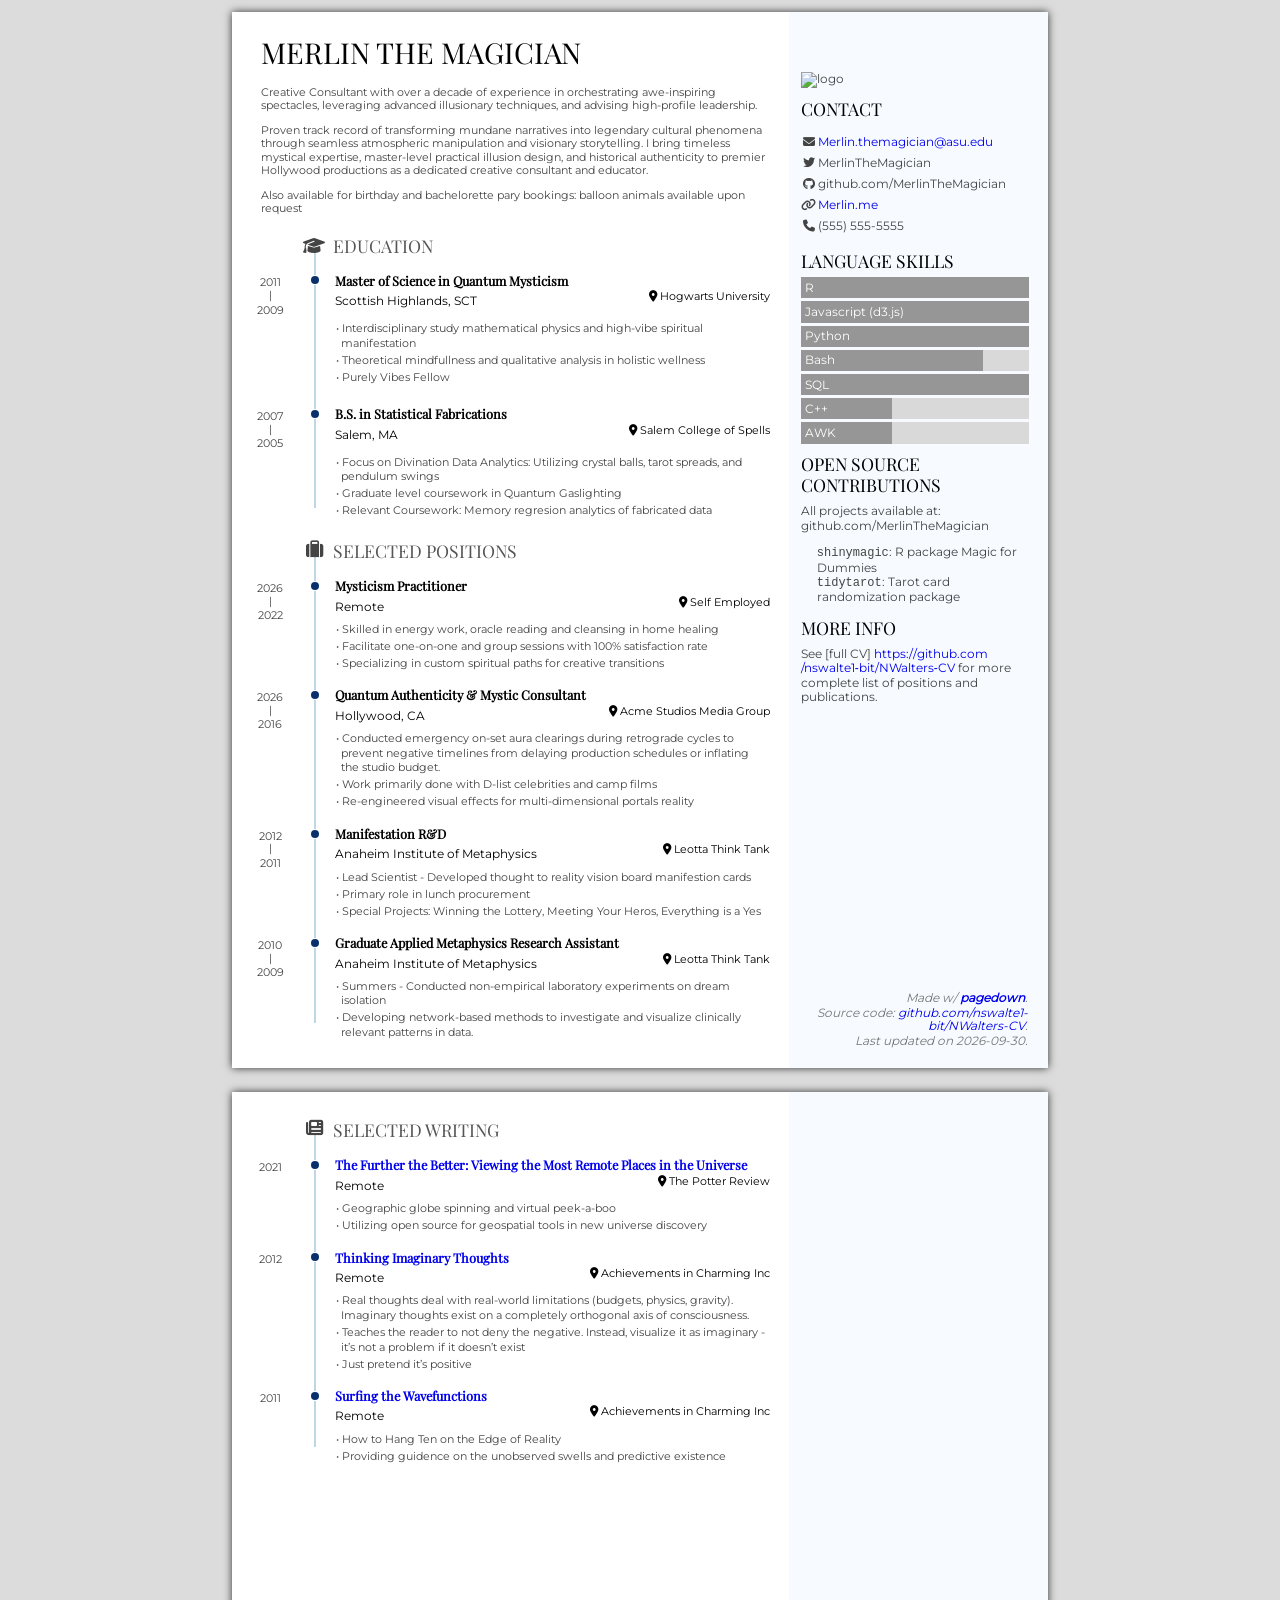
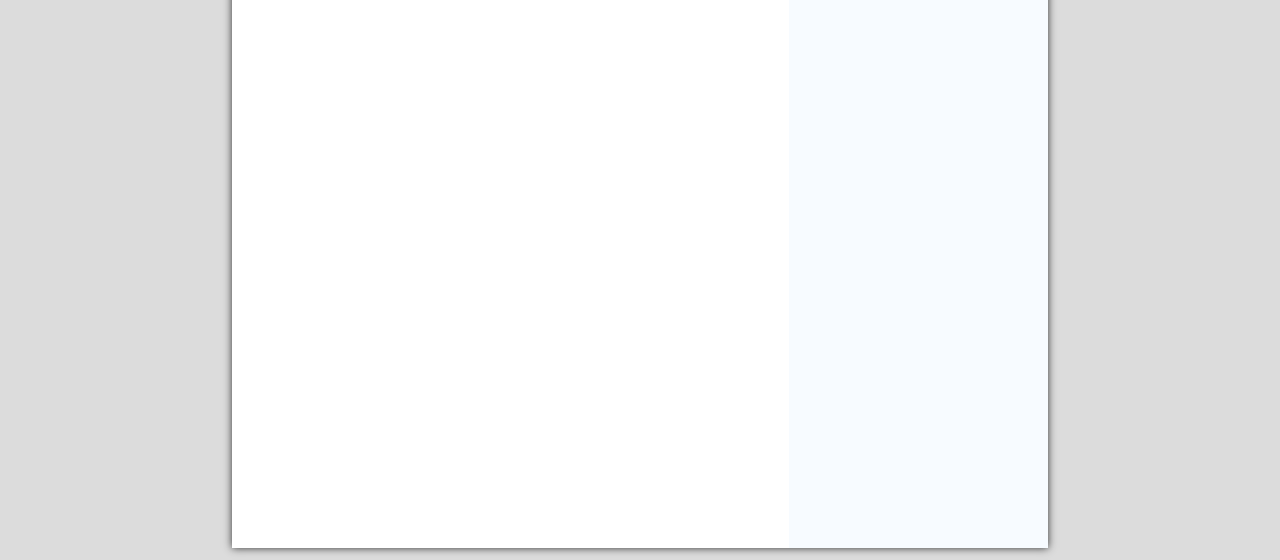
